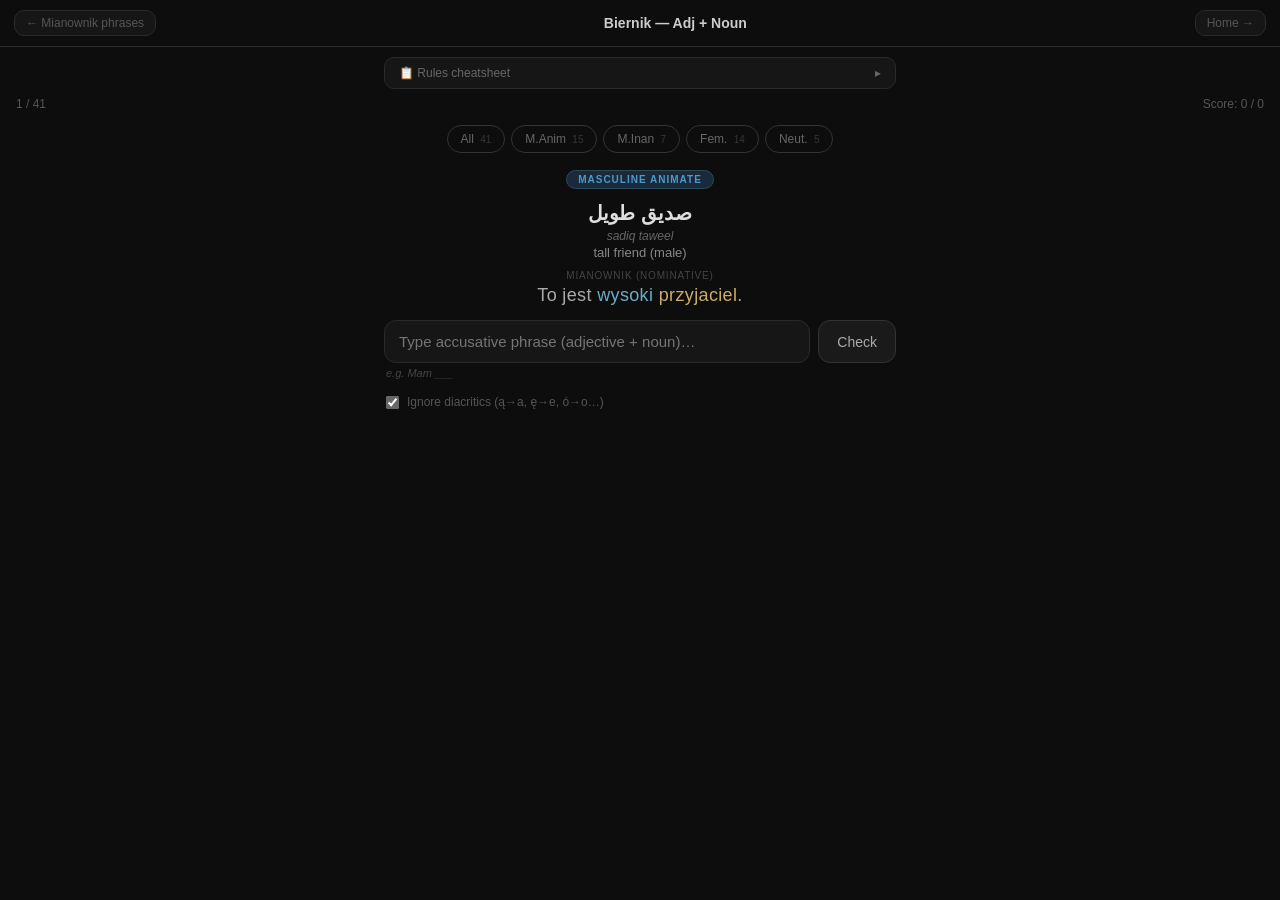
==== grammar-biernik-frazy.html @ debdf4fc "Add files via upload" ====
<!DOCTYPE html>
<html lang="en">
<head>
  <meta charset="UTF-8">
  <meta name="viewport" content="width=device-width, initial-scale=1, maximum-scale=1, user-scalable=no">
  <title>Biernik Phrases — Polish Grammar</title>
  <link rel="stylesheet" href="style.css">
  <style>
    body { background:#0d0d0d; color:#ccc; font-family:-apple-system,BlinkMacSystemFont,"Segoe UI",sans-serif; margin:0; padding:0; }

    /* ── top bar ── */
    .gtop { position:sticky; top:0; z-index:50; display:flex; align-items:center; gap:8px;
            padding:10px 14px; background:#0d0d0d; border-bottom:.5px solid #2a2a2a; }
    .gtop a { font-size:12px; color:#555; text-decoration:none; padding:5px 11px; border-radius:10px;
              border:.5px solid #2a2a2a; background:#161616; white-space:nowrap; }
    .gtop a:hover { color:#aaa; }
    .gtop-title { font-size:14px; font-weight:600; color:#ccc; flex:1; text-align:center; }

    /* ── rules cheatsheet ── */
    .cheat { max-width:540px; margin:10px auto 0; padding:0 14px; }
    .cheat-toggle { width:100%; background:#161616; border:.5px solid #2a2a2a; border-radius:10px;
                    color:#666; font-size:12px; padding:8px 14px; cursor:pointer; text-align:left;
                    display:flex; justify-content:space-between; align-items:center; }
    .cheat-toggle:hover { color:#aaa; }
    .cheat-body { display:none; background:#0f0f0f; border:.5px solid #1e1e1e; border-top:none;
                  border-radius:0 0 10px 10px; padding:10px 14px; font-size:11px; line-height:1.9; color:#666; }
    .cheat-body.open { display:block; }
    .cheat-body table { width:100%; border-collapse:collapse; }
    .cheat-body td { padding:2px 8px; }
    .cheat-body td:first-child { color:#888; font-weight:500; min-width:110px; }
    .cheat-body .rule-adj { color:#6aaccc; }
    .cheat-body .rule-noun { color:#ccac6a; }

    /* ── score bar ── */
    .gscore { display:flex; justify-content:space-between; padding:8px 16px 4px; font-size:12px; color:#555; }

    /* ── filter tabs ── */
    .gfilter { display:flex; gap:6px; flex-wrap:wrap; justify-content:center; padding:10px 14px 4px; }
    .gtab { padding:6px 13px; border-radius:18px; border:.5px solid #333; background:transparent;
            color:#666; font-size:12px; cursor:pointer; transition:all .15s; }
    .gtab small { opacity:.45; font-size:10px; margin-left:3px; }
    .gtab:hover { color:#aaa; }

    /* ── card ── */
    .gcard { max-width:540px; margin:12px auto 0; padding:0 14px; }
    .gbadge { display:inline-block; font-size:10px; text-transform:uppercase; letter-spacing:.1em;
              padding:3px 11px; border-radius:10px; border:.5px solid; margin-bottom:8px; font-weight:600; }
    .gar  { font-size:20px; font-weight:600; color:#ddd; text-align:center; margin:4px 0; }
    .gat  { font-size:12px; color:#666; text-align:center; margin-bottom:2px; font-style:italic; }
    .gen  { font-size:13px; color:#888; text-align:center; margin-bottom:10px; }

    /* nominative sentence display */
    .gnom-sentence { text-align:center; margin-bottom:14px; }
    .gnom-label { font-size:10px; text-transform:uppercase; letter-spacing:.08em; color:#444; margin-bottom:4px; }
    .gnom-text { font-size:18px; color:#aaa; letter-spacing:.02em; }
    .gnom-adj  { color:#6aaccc; }   /* blue — adjective */
    .gnom-noun { color:#ccac6a; }   /* gold — noun */

    /* ── input ── */
    .ginput-row { max-width:540px; margin:0 auto; padding:0 14px; display:flex; gap:8px; }
    .ginput { flex:1; background:#161616; border:.5px solid #2a2a2a; border-radius:12px;
              padding:12px 14px; color:#ccc; font-size:15px; outline:none; }
    .ginput:focus { border-color:#444; }
    .ginput.g-ok  { border-color:#4a7c59; background:#1a2a1f; color:#8fcca0; }
    .ginput.g-err { border-color:#7c4a4a; background:#2a1a1a; color:#cc8080; }
    .gcheck { padding:11px 18px; border-radius:12px; border:.5px solid #333; background:#1a1a1a;
              color:#aaa; font-size:14px; cursor:pointer; white-space:nowrap; transition:all .15s; }
    .gcheck:hover { background:#222; color:#ddd; }

    /* ── result ── */
    .gresult { max-width:540px; margin:12px auto 0; padding:0 14px; }
    .gresult-box { padding:12px 14px; border-radius:12px; font-size:13px; line-height:1.7; text-align:center; }
    .gresult-box.ok  { background:#4a7c5918; border:.5px solid #4a7c5940; }
    .gresult-box.err { background:#7c4a4a18; border:.5px solid #7c4a4a40; }
    .verdict  { font-size:15px; font-weight:600; margin-bottom:4px; }
    .answer   { color:#aaa; margin-bottom:6px; }
    .answer strong { color:#ddd; }
    .full-sent { font-size:14px; margin:6px 0; }
    .full-sent .adj { color:#6aaccc; }
    .full-sent .noun { color:#ccac6a; }
    .grule { font-size:11px; color:#666; font-style:italic; margin-top:6px; padding:6px 10px;
             background:#1a1a1a; border-radius:8px; text-align:left; line-height:1.55; }
    .no-change-note { font-size:11px; color:#6acc7a; margin-top:4px; }

    /* ── options ── */
    .gopts { max-width:540px; margin:16px auto; padding:0 16px; }
    .gopts label { display:flex; align-items:center; gap:8px; font-size:12px; color:#555; cursor:pointer; }
    .gopts input[type=checkbox] { accent-color:#666; }

    /* ── input hint ── */
    .ginput-hint { max-width:540px; margin:4px auto 0; padding:0 16px;
                   font-size:11px; color:#444; font-style:italic; }
  </style>

  <!-- No Firebase needed — data loaded directly from JS file -->
  <script src="data/grammar-adjphrases-data.js"></script>
</head>
<body>

<!-- TOP BAR -->
<div class="gtop">
  <a href="grammar-mianownik-frazy.html">← Mianownik phrases</a>
  <span class="gtop-title">Biernik — Adj + Noun</span>
  <a href="index.html">Home →</a>
</div>

<!-- RULES CHEATSHEET (collapsible) -->
<div class="cheat">
  <button class="cheat-toggle" onclick="toggleCheat(this)">
    <span>📋 Rules cheatsheet</span>
    <span id="cheatArrow">▸</span>
  </button>
  <div class="cheat-body" id="cheatBody">
    <table>
      <tr>
        <td>M.Anim (consonant)</td>
        <td><span class="rule-adj">adj: -y → -ego</span> &nbsp; <span class="rule-noun">noun: +a</span></td>
        <td style="color:#555">dobry brat → dobrego brata</td>
      </tr>
      <tr>
        <td>M.Anim (-a noun)</td>
        <td><span class="rule-adj">adj: -y → -ego</span> &nbsp; <span class="rule-noun">noun: -a → -ę</span></td>
        <td style="color:#555">dobry kolega → dobrego kolegę</td>
      </tr>
      <tr>
        <td>M.Inan</td>
        <td><span style="color:#4a7c59">NO CHANGE</span></td>
        <td style="color:#555">nowy telefon → nowy telefon</td>
      </tr>
      <tr>
        <td>Fem. (-a noun)</td>
        <td><span class="rule-adj">adj: -a → -ą</span> &nbsp; <span class="rule-noun">noun: -a → -ę</span></td>
        <td style="color:#555">dobra córka → dobrą córkę</td>
      </tr>
      <tr>
        <td>Fem. (consonant)</td>
        <td><span class="rule-adj">adj: -a → -ą</span> &nbsp; <span style="color:#4a7c59">noun: no change</span></td>
        <td style="color:#555">długa noc → długą noc</td>
      </tr>
      <tr>
        <td>Neuter</td>
        <td><span style="color:#4a7c59">NO CHANGE</span></td>
        <td style="color:#555">nowe okno → nowe okno</td>
      </tr>
    </table>
  </div>
</div>

<!-- SCORE + FILTER -->
<div class="gscore">
  <span id="progress">1 / 0</span>
  <span id="score">Score: 0 / 0</span>
</div>
<div class="gfilter">
  <button class="gtab active" id="tab-all"    onclick="selectFilter('all')">All <small id="cnt-all">0</small></button>
  <button class="gtab"        id="tab-m_anim" onclick="selectFilter('m_anim')">M.Anim <small id="cnt-m_anim">0</small></button>
  <button class="gtab"        id="tab-m_inan" onclick="selectFilter('m_inan')">M.Inan <small id="cnt-m_inan">0</small></button>
  <button class="gtab"        id="tab-f"      onclick="selectFilter('f')">Fem. <small id="cnt-f">0</small></button>
  <button class="gtab"        id="tab-n"      onclick="selectFilter('n')">Neut. <small id="cnt-n">0</small></button>
</div>

<!-- QUESTION CARD -->
<div class="gcard">
  <div style="text-align:center"><span class="gbadge" id="badge">—</span></div>
  <div class="gar" id="qar"></div>
  <div class="gat" id="qat"></div>
  <div class="gen" id="qen"></div>

  <div class="gnom-sentence">
    <div class="gnom-label">Mianownik (nominative)</div>
    <div class="gnom-text">To jest <span class="gnom-adj" id="qnomAdj"></span> <span class="gnom-noun" id="qnomNoun"></span>.</div>
  </div>
</div>

<!-- INPUT -->
<div class="ginput-row">
  <input id="ginput" class="ginput" type="text" autocomplete="off" autocorrect="off"
         spellcheck="false" placeholder="Type accusative phrase (adjective + noun)…"
         onkeydown="onKey(event)">
  <button class="gcheck" id="gcheck" onclick="checkAnswer()">Check</button>
</div>
<div class="ginput-hint">e.g. <span id="hintVerb">Mam</span> ___</div>

<!-- RESULT -->
<div class="gresult" id="gresult" style="display:none">
  <div class="gresult-box" id="gresult-box">
    <div class="verdict"   id="rVerdict"></div>
    <div class="answer"    id="rAnswer"></div>
    <div class="full-sent" id="rFullSent"></div>
    <div class="no-change-note" id="rNoChange" style="display:none"></div>
    <div class="grule"     id="rRule"></div>
  </div>
</div>

<!-- OPTIONS -->
<div class="gopts">
  <label>
    <input type="checkbox" id="ignoreDia" checked>
    Ignore diacritics (ą→a, ę→e, ó→o…)
  </label>
</div>

<script>
const GENDER = {
  m_anim: { label:"Masculine Animate",   color:"#4a9acc", bg:"#1a2a3a", border:"#2a4a5a" },
  m_inan: { label:"Masculine Inanimate", color:"#6acc7a", bg:"#1a2a1a", border:"#2a4a2a" },
  f:      { label:"Feminine",            color:"#cc6aac", bg:"#2a1a2a", border:"#4a2a4a" },
  n:      { label:"Neuter",              color:"#ccac6a", bg:"#2a2a1a", border:"#4a4a2a" },
};

let deck = [], cur = 0, correct = 0, total = 0, checked = false;

/* ── init ── */
(function init() {
  buildCounts();
  buildDeck("all");
  render();
})();

function buildCounts() {
  const all = GRAMMAR_ADJ_PHRASES;
  document.getElementById("cnt-all").textContent    = all.length;
  document.getElementById("cnt-m_anim").textContent = all.filter(p => p.g === "m_anim").length;
  document.getElementById("cnt-m_inan").textContent = all.filter(p => p.g === "m_inan").length;
  document.getElementById("cnt-f").textContent      = all.filter(p => p.g === "f").length;
  document.getElementById("cnt-n").textContent      = all.filter(p => p.g === "n").length;
}

function buildDeck(f) {
  deck = f === "all" ? [...GRAMMAR_ADJ_PHRASES] : GRAMMAR_ADJ_PHRASES.filter(p => p.g === f);
  shuffle(deck);
}

function shuffle(arr) {
  for (let i = arr.length - 1; i > 0; i--) {
    const j = Math.floor(Math.random() * (i + 1));
    [arr[i], arr[j]] = [arr[j], arr[i]];
  }
}

/* ── filter ── */
function selectFilter(f) {
  document.querySelectorAll(".gtab").forEach(t => {
    t.classList.remove("active");
    t.style.color = t.style.borderColor = t.style.background = "";
  });
  const el = document.getElementById("tab-" + f);
  el.classList.add("active");
  if (f !== "all" && GENDER[f]) {
    el.style.color       = GENDER[f].color;
    el.style.borderColor = GENDER[f].color + "66";
    el.style.background  = GENDER[f].bg;
  } else {
    el.style.color = "#ccc"; el.style.borderColor = "#555"; el.style.background = "#1a1a1a";
  }
  buildDeck(f);
  cur = 0; correct = 0; total = 0; checked = false;
  document.getElementById("gresult").style.display = "none";
  updateScore();
  render();
  setTimeout(() => document.getElementById("ginput").focus(), 60);
}

/* ── render ── */
function render() {
  if (!deck.length) return;
  const p = deck[cur % deck.length];
  const gi = GENDER[p.g] || { label:p.g, color:"#888", bg:"#1a1a1a", border:"#333" };

  const badge = document.getElementById("badge");
  badge.textContent = gi.label;
  badge.style.color = gi.color; badge.style.background = gi.bg; badge.style.borderColor = gi.border;

  document.getElementById("qar").textContent      = p.ar  || "";
  document.getElementById("qat").textContent      = p.at  || "";
  document.getElementById("qen").textContent      = p.en  || "";
  document.getElementById("qnomAdj").textContent  = p.nom_adj;
  document.getElementById("qnomNoun").textContent = p.nom_noun;
  document.getElementById("hintVerb").textContent = p.verb;

  const inp = document.getElementById("ginput");
  inp.value = "";
  inp.className = "ginput";
  document.getElementById("gresult").style.display  = "none";
  document.getElementById("gcheck").textContent      = "Check";
  document.getElementById("progress").textContent    = (cur % deck.length + 1) + " / " + deck.length;
  checked = false;
}

/* ── check ── */
function checkAnswer() {
  if (checked) { nextQ(); return; }
  const p   = deck[cur % deck.length];
  const inp = document.getElementById("ginput");
  const raw = inp.value.trim();
  if (!raw) { inp.focus(); return; }

  const ignDia = document.getElementById("ignoreDia").checked;
  const norm = s => {
    let r = s.toLowerCase().replace(/[.,!?]/g,"").trim();
    if (ignDia) r = r.replace(/ą/g,"a").replace(/ć/g,"c").replace(/ę/g,"e")
                     .replace(/ł/g,"l").replace(/ń/g,"n").replace(/ó/g,"o")
                     .replace(/ś/g,"s").replace(/ź/g,"z").replace(/ż/g,"z");
    return r.replace(/\s+/g," ");
  };

  const expected = p.acc_adj + " " + p.acc_noun;
  const ok = norm(raw) === norm(expected);
  total++;
  if (ok) correct++;
  checked = true;

  inp.classList.add(ok ? "g-ok" : "g-err");

  const isNoChange = (p.nom_adj === p.acc_adj && p.nom_noun === p.acc_noun);
  const box = document.getElementById("gresult-box");
  box.className = "gresult-box " + (ok ? "ok" : "err");
  document.getElementById("rVerdict").textContent = ok ? "✅ Correct!" : "❌ Not quite…";

  const ansEl = document.getElementById("rAnswer");
  if (ok) {
    ansEl.innerHTML = `<strong>${p.acc_adj} ${p.acc_noun}</strong>`;
  } else {
    ansEl.innerHTML = `Correct answer: <strong>${p.acc_adj} ${p.acc_noun}</strong>`;
  }

  // Full sentence with colour-coded adj/noun
  document.getElementById("rFullSent").innerHTML =
    `${p.verb} <span class="adj">${p.acc_adj}</span> <span class="noun">${p.acc_noun}</span>.`;

  const ncEl = document.getElementById("rNoChange");
  if (isNoChange) {
    ncEl.style.display = "block";
    ncEl.textContent = "✓ This gender has NO CHANGE in accusative — the phrase is identical to nominative!";
  } else {
    ncEl.style.display = "none";
  }

  document.getElementById("rRule").textContent = p.r_acc || "";
  document.getElementById("gresult").style.display = "block";
  document.getElementById("gcheck").textContent = "Next →";
  updateScore();
}

function nextQ() {
  cur = (cur + 1) % deck.length;
  checked = false;
  render();
  setTimeout(() => document.getElementById("ginput").focus(), 60);
}

function updateScore() {
  document.getElementById("score").textContent = "Score: " + correct + " / " + total;
}

function onKey(e) {
  if (e.key === "Enter") { e.preventDefault(); checkAnswer(); }
}

function toggleCheat(btn) {
  const body  = document.getElementById("cheatBody");
  const arrow = document.getElementById("cheatArrow");
  body.classList.toggle("open");
  arrow.textContent = body.classList.contains("open") ? "▾" : "▸";
}
</script>
</body>
</html>
---- style.css ----
*{box-sizing:border-box;margin:0;padding:0;-webkit-tap-highlight-color:transparent}
html,body{background:#0d0d0d}
body{font-family:-apple-system,BlinkMacSystemFont,"Segoe UI",Roboto,sans-serif;color:#eee;min-height:100vh}

/* Loading overlay */
#loadingOverlay{
  position:fixed;inset:0;background:#0d0d0d;z-index:999;
  display:flex;flex-direction:column;align-items:center;justify-content:center;gap:14px;
}
#loadingOverlay.hidden{display:none}
.loader-spinner{
  width:36px;height:36px;border:2.5px solid #2a2a2a;border-top-color:#555;
  border-radius:50%;animation:spin 0.8s linear infinite;
}
@keyframes spin{to{transform:rotate(360deg)}}
.loader-text{font-size:12px;color:#444;letter-spacing:0.06em;text-transform:uppercase}
.loader-error{
  max-width:300px;padding:20px;border-radius:14px;border:0.5px solid #3a2a2a;
  background:#1a1010;text-align:center;display:none;
}
.loader-error h3{color:#c07a7a;font-size:14px;margin-bottom:8px}
.loader-error p{color:#666;font-size:12px;line-height:1.6}
.loader-error code{color:#888;font-size:11px;background:#111;padding:2px 6px;border-radius:4px}

/* App top bar */
.app-topbar{position:sticky;top:0;z-index:50;display:flex;align-items:center;justify-content:space-between;padding:12px 14px;background:#0d0d0d;border-bottom:0.5px solid #2a2a2a}
.app-topbar-title{font-size:14px;font-weight:600;color:#ccc}
.menu-btn{background:transparent;border:none;color:#888;font-size:20px;cursor:pointer;padding:4px 8px;line-height:1}
.menu-btn:hover{color:#ccc}
/* Nav overlay + drawer */
.nav-overlay{display:none;position:fixed;inset:0;background:rgba(0,0,0,0.5);z-index:100}
.nav-overlay.open{display:block}
.nav-drawer{position:fixed;top:0;right:0;width:min(280px,85vw);height:100%;background:#161616;border-left:0.5px solid #2a2a2a;z-index:101;transform:translateX(100%);transition:transform 0.25s cubic-bezier(.4,0,.2,1);overflow-y:auto;padding:0 0 40px}
.nav-drawer.open{transform:translateX(0)}
.nav-drawer-hd{display:flex;justify-content:space-between;align-items:center;padding:14px 16px;border-bottom:0.5px solid #2a2a2a}
.nav-close-btn{background:transparent;border:none;color:#666;font-size:18px;cursor:pointer}
.nav-section{font-size:10px;text-transform:uppercase;letter-spacing:0.1em;color:#444;padding:14px 16px 6px;margin:0}
.nav-item{display:flex;align-items:center;gap:10px;width:100%;padding:13px 16px;background:transparent;border:none;color:#888;font-size:14px;text-decoration:none;cursor:pointer;text-align:left;transition:all 0.15s;border-left:2px solid transparent;box-sizing:border-box}
.nav-item:hover,.nav-item:active{background:#1e1e1e;color:#ccc}
.nav-item.active{color:#fff;border-left-color:#555;background:#1a1a1a}

.app{padding:1rem 0.85rem 2.5rem;max-width:560px;margin:0 auto}

.tabs{display:flex;gap:6px;flex-wrap:wrap;margin-bottom:1.1rem;justify-content:center}
.tab{padding:6px 12px;border-radius:18px;border:0.5px solid #333;background:transparent;color:#888;font-size:12px;cursor:pointer;transition:all 0.15s;white-space:nowrap}
.tab.active{background:#1e1e1e;color:#e8e8e8;border-color:#555}
.tab:active{transform:scale(0.96)}

.hint{font-size:11px;color:#555;text-align:center;margin-bottom:1rem;letter-spacing:0.04em;text-transform:uppercase}

.scene{perspective:1000px;width:100%;margin:0 auto 1.2rem;height:min(54vh,300px);cursor:pointer;touch-action:pan-y}
.inner{width:100%;height:100%;position:relative;transform-style:preserve-3d;transition:transform 0.45s cubic-bezier(.4,0,.2,1)}
.inner.flipped{transform:rotateY(180deg)}
.face{position:absolute;width:100%;height:100%;backface-visibility:hidden;-webkit-backface-visibility:hidden;border-radius:18px;border:0.5px solid #2a2a2a;background:#161616;display:flex;flex-direction:column;align-items:center;justify-content:center;padding:1.2rem;text-align:center;overflow:auto}
.back{transform:rotateY(180deg);background:#181818}

.face-label{font-size:10px;text-transform:uppercase;letter-spacing:0.12em;color:#444;margin-bottom:8px}
.polish-text{font-size:clamp(18px,5.5vw,24px);font-weight:600;color:#f5f5f5;margin-bottom:4px;line-height:1.35}
.pron{font-size:12px;color:#777;font-style:italic;margin-bottom:6px}

.tts-btn{
  display:inline-flex;align-items:center;gap:5px;
  margin:4px auto 6px;padding:5px 14px;border-radius:20px;
  border:0.5px solid #2e2e2e;background:#1a1a1a;color:#888;
  font-size:11px;cursor:pointer;letter-spacing:0.04em;transition:all 0.15s;
}
.tts-btn:active{background:#222;color:#ccc}
.tts-btn.speaking{border-color:#4a6a7c;color:#6aaccc}
.tts-btn svg{width:12px;height:12px;fill:currentColor;flex-shrink:0}
.tts-btn.arabic{border-color:#6a8a6a;color:#6aaccc}
.tts-btn.arabic:active{background:#222;color:#6aff99}
.tts-btn.arabic.speaking{border-color:#6aff99;color:#6aff99}

.keyword{display:inline-block;font-size:11px;padding:3px 12px;border-radius:12px;letter-spacing:0.03em;margin-bottom:4px}
.theme-tag{font-size:11px;color:#444;margin-top:2px}
.arabic-text{font-size:clamp(18px,5.5vw,24px);color:#e8dfc8;direction:rtl;margin-bottom:4px;line-height:1.6;font-weight:500}
.arab-translit{font-size:12px;color:#6a8a6a;font-style:italic;margin-bottom:6px;direction:ltr;letter-spacing:0.02em}
.arab-translit-label{font-size:9px;text-transform:uppercase;letter-spacing:0.1em;color:#333;margin-bottom:1px}
.english-text{font-size:13px;color:#666}
.divider{width:32px;height:1px;background:#2a2a2a;margin:6px auto}
.flip-hint{font-size:11px;color:#333;margin-top:8px;letter-spacing:0.06em;text-transform:uppercase}

.controls{display:flex;align-items:center;justify-content:center;gap:10px;margin-bottom:0.9rem}
.nav-btn{flex:1;max-width:140px;padding:13px 10px;border-radius:12px;border:0.5px solid #2a2a2a;background:#161616;color:#ccc;font-size:15px;cursor:pointer;transition:all 0.15s}
.nav-btn:active{transform:scale(0.96);background:#1e1e1e}
.prog{font-size:13px;color:#555;min-width:64px;text-align:center;font-variant-numeric:tabular-nums}

.shuffle{display:block;margin:0 auto;padding:8px 22px;border-radius:20px;border:0.5px solid #2a2a2a;background:transparent;color:#555;font-size:12px;cursor:pointer}
.shuffle:active{background:#1a1a1a}
.tts-notice{font-size:10px;color:#3a3a3a;text-align:center;margin-top:6px}

/* Spell Test (Page 3) */
.spell-card{
  border-radius:18px;border:0.5px solid #2a2a2a;background:#161616;
  padding:1.4rem 1.2rem;margin-bottom:1.2rem;
}
.spell-prompt{text-align:center;margin-bottom:1.3rem}
.spell-input-wrap{display:flex;flex-direction:column;align-items:center;gap:10px}
.spell-input{
  width:100%;max-width:400px;padding:13px 16px;border-radius:12px;
  border:0.5px solid #333;background:#0d0d0d;color:#eee;
  font-size:17px;text-align:center;outline:none;
  transition:border-color 0.2s;letter-spacing:0.02em;
  -webkit-appearance:none;caret-color:#888;
}
.spell-input:focus{border-color:#555}
.spell-input.is-correct{border-color:#4a7c59;background:#4a7c5912}
.spell-input.is-wrong{border-color:#7c4a4a;background:#7c4a4a12}
.check-btn{
  padding:12px 36px;border-radius:12px;border:0.5px solid #2a2a2a;
  background:#1e1e1e;color:#ccc;font-size:15px;cursor:pointer;
  transition:all 0.15s;min-width:170px;
}
.check-btn:active{transform:scale(0.97)}
.spell-result{
  margin-top:1rem;padding:12px 14px;border-radius:12px;
  font-size:13px;line-height:1.65;text-align:center;display:none;
}
.spell-result.show{display:block}
.spell-result.correct-result{background:#4a7c5918;border:0.5px solid #4a7c5940}
.spell-result.wrong-result{background:#7c4a4a18;border:0.5px solid #7c4a4a40}
.result-icon{font-size:22px;margin-bottom:4px}
.result-verdict{font-size:13px;font-weight:600;margin-bottom:6px}
.correct-result .result-verdict{color:#6aac7a}
.wrong-result .result-verdict{color:#c07a7a}
.result-answer{color:#888;font-size:12px}
.result-answer strong{color:#aaa}
.result-pron{color:#555;font-size:11px;font-style:italic;margin-top:3px}
.spell-footer{
  display:flex;align-items:center;justify-content:space-between;
  gap:10px;flex-wrap:wrap;margin-bottom:0.8rem;
}
.spell-score{font-size:13px;color:#555;font-variant-numeric:tabular-nums}
.spell-score b{color:#888}
.spell-options{
  display:flex;gap:14px;justify-content:center;flex-wrap:wrap;margin-top:0.5rem;
}
.spell-opt{
  display:flex;align-items:center;gap:6px;font-size:12px;color:#555;
  cursor:pointer;user-select:none;
}
.spell-opt input[type=checkbox]{
  appearance:none;-webkit-appearance:none;
  width:14px;height:14px;border:0.5px solid #444;border-radius:3px;
  background:#161616;cursor:pointer;flex-shrink:0;position:relative;
  transition:background 0.15s;
}
.spell-opt input[type=checkbox]:checked{background:#555;border-color:#777}
.spell-opt input[type=checkbox]:checked::after{
  content:"v";position:absolute;color:#eee;font-size:9px;top:1px;left:2px;
}
.reset-btn{
  font-size:11px;color:#333;background:transparent;border:none;cursor:pointer;
  padding:3px 8px;border-radius:6px;transition:color 0.15s;
}
.reset-btn:hover{color:#666}

@media(min-width:600px){
  .nav-btn{font-size:14px;padding:10px 24px;max-width:160px}
}
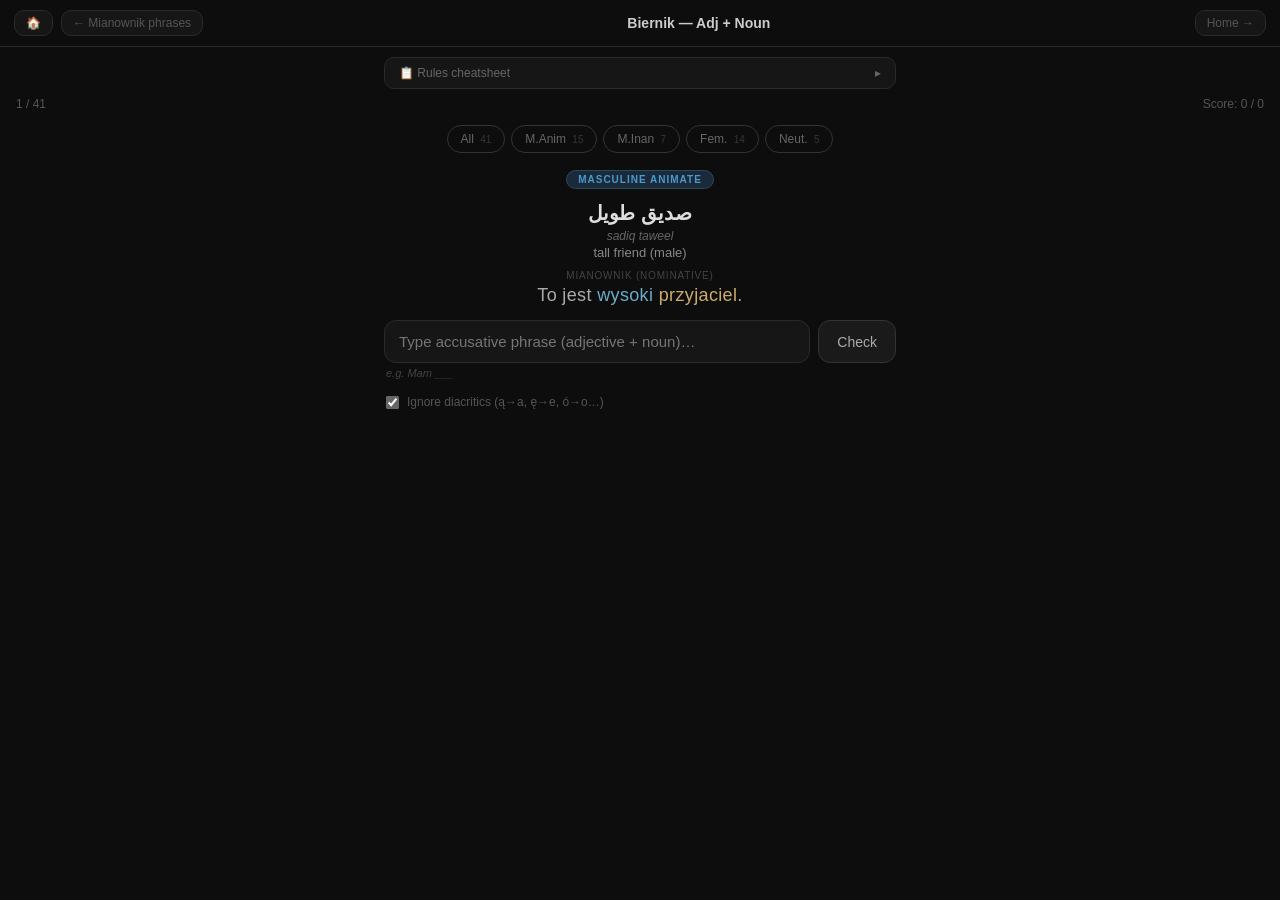
==== commit ccd51638: "Add files via upload" ====
--- a/grammar-biernik-frazy.html
+++ b/grammar-biernik-frazy.html
@@ -99,6 +99,7 @@
 
 <!-- TOP BAR -->
 <div class="gtop">
+  <a href="index.html" title="Home">🏠</a>
   <a href="grammar-mianownik-frazy.html">← Mianownik phrases</a>
   <span class="gtop-title">Biernik — Adj + Noun</span>
   <a href="index.html">Home →</a>
@@ -209,6 +210,7 @@
 };
 
 let deck = [], cur = 0, correct = 0, total = 0, checked = false;
+let attempted = false, attempts = 0;
 
 /* ── init ── */
 (function init() {
@@ -254,7 +256,7 @@
     el.style.color = "#ccc"; el.style.borderColor = "#555"; el.style.background = "#1a1a1a";
   }
   buildDeck(f);
-  cur = 0; correct = 0; total = 0; checked = false;
+  cur = 0; correct = 0; total = 0; checked = false; attempted = false; attempts = 0;
   document.getElementById("gresult").style.display = "none";
   updateScore();
   render();
@@ -285,6 +287,8 @@
   document.getElementById("gcheck").textContent      = "Check";
   document.getElementById("progress").textContent    = (cur % deck.length + 1) + " / " + deck.length;
   checked = false;
+  attempted = false;
+  attempts = 0;
 }
 
 /* ── check ── */
@@ -306,14 +310,29 @@
 
   const expected = p.acc_adj + " " + p.acc_noun;
   const ok = norm(raw) === norm(expected);
-  total++;
-  if (ok) correct++;
+  attempts++;
+  if (!attempted) { attempted = true; total++; if (ok) correct++; updateScore(); }
+
+  const box = document.getElementById("gresult-box");
+
+  if (!ok && attempts < 2) {
+    inp.className = "ginput g-err";
+    box.className = "gresult-box err";
+    document.getElementById("rVerdict").textContent = "❌ Not quite — try again!";
+    document.getElementById("rAnswer").innerHTML = "";
+    document.getElementById("rFullSent").innerHTML = "";
+    document.getElementById("rNoChange").style.display = "none";
+    document.getElementById("rRule").textContent = "";
+    document.getElementById("gresult").style.display = "block";
+    document.getElementById("gcheck").textContent = "Check";
+    inp.select();
+    return;
+  }
+
   checked = true;
-
-  inp.classList.add(ok ? "g-ok" : "g-err");
+  inp.className = "ginput " + (ok ? "g-ok" : "g-err");
 
   const isNoChange = (p.nom_adj === p.acc_adj && p.nom_noun === p.acc_noun);
-  const box = document.getElementById("gresult-box");
   box.className = "gresult-box " + (ok ? "ok" : "err");
   document.getElementById("rVerdict").textContent = ok ? "✅ Correct!" : "❌ Not quite…";
 
@@ -339,7 +358,6 @@
   document.getElementById("rRule").textContent = p.r_acc || "";
   document.getElementById("gresult").style.display = "block";
   document.getElementById("gcheck").textContent = "Next →";
-  updateScore();
 }
 
 function nextQ() {
